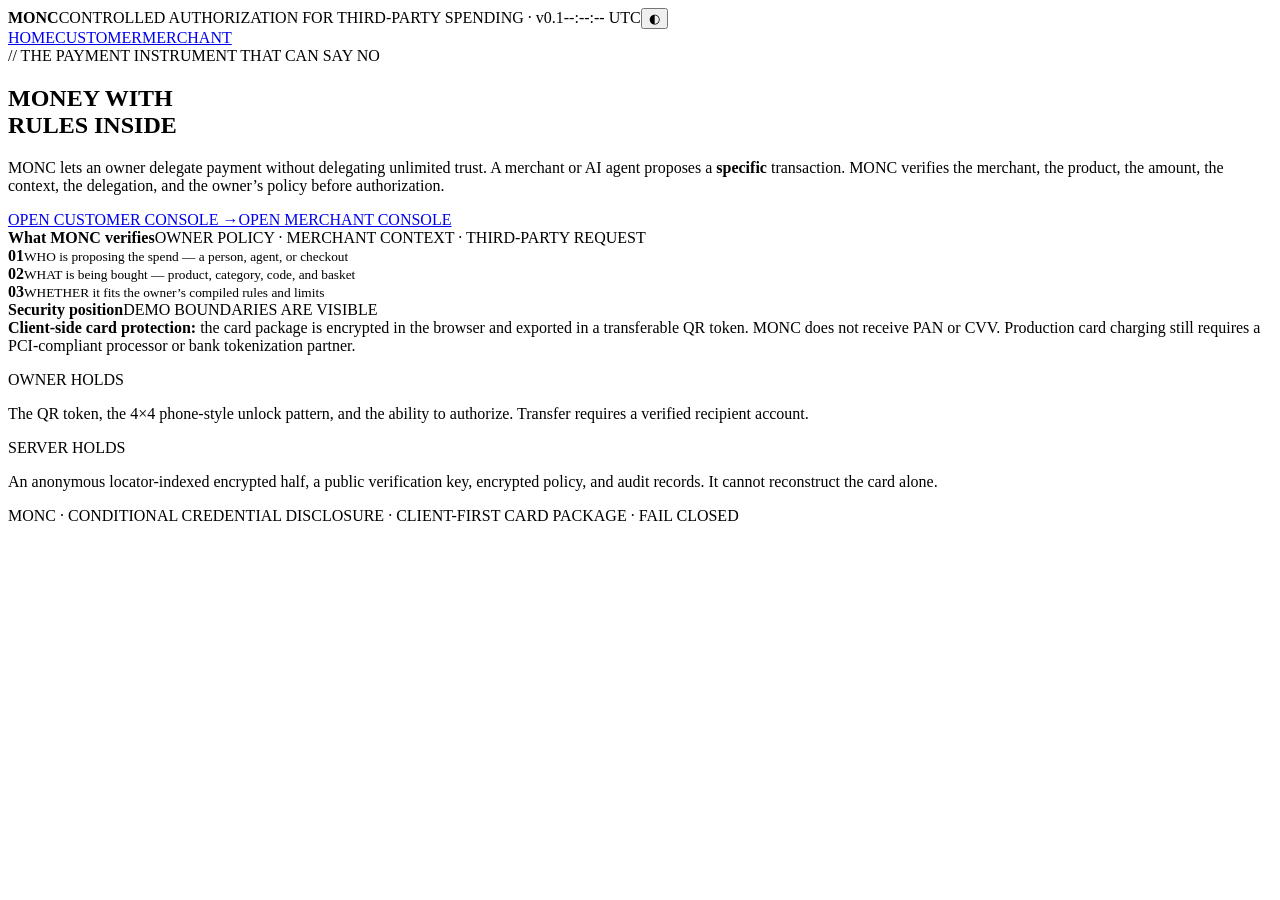
==== app/templates/index.html @ e2377d64 "Initial commit: MONC payment gateway (frontend, auth, theme, Wema adapter, lifecycle fixes)" ====
<!doctype html><html lang="en"><head><meta charset="utf-8"><meta name="viewport" content="width=device-width,initial-scale=1"><title>MONC · controlled authorization</title><link rel="preconnect" href="https://fonts.googleapis.com"><link href="https://fonts.googleapis.com/css2?family=Barlow+Condensed:wght@400;500;600&family=IBM+Plex+Mono:wght@400;500;700&display=swap" rel="stylesheet"><link rel="stylesheet" href="/static/app.css"></head><body><main class="wrap"><header class="topbar"><b class="brand">MONC</b><span class="descriptor">CONTROLLED AUTHORIZATION FOR THIRD-PARTY SPENDING · v0.1</span><span class="grow"></span><span class="clock">--:--:-- UTC</span><button class="iconbtn theme" type="button">◐</button></header><nav class="nav"><a class="active" href="/">HOME</a><a href="/app">CUSTOMER</a><a href="/merchant">MERCHANT</a></nav><section class="hero"><div class="eyebrow">// THE PAYMENT INSTRUMENT THAT CAN SAY NO</div><h1>MONEY WITH<br>RULES INSIDE</h1><p>MONC lets an owner delegate payment without delegating unlimited trust. A merchant or AI agent proposes a <b>specific</b> transaction. MONC verifies the merchant, the product, the amount, the context, the delegation, and the owner’s policy before authorization.</p><div class="actions"><a class="btn primary" href="/app">OPEN CUSTOMER CONSOLE →</a><a class="btn" href="/merchant">OPEN MERCHANT CONSOLE</a></div></section><section class="panel"><div class="ph"><b>What MONC verifies</b><span>OWNER POLICY · MERCHANT CONTEXT · THIRD-PARTY REQUEST</span></div><div class="grid g3"><div class="stat"><strong>01</strong><small>WHO is proposing the spend — a person, agent, or checkout</small></div><div class="stat"><strong>02</strong><small>WHAT is being bought — product, category, code, and basket</small></div><div class="stat"><strong>03</strong><small>WHETHER it fits the owner’s compiled rules and limits</small></div></div></section><section class="panel"><div class="ph"><b>Security position</b><span>DEMO BOUNDARIES ARE VISIBLE</span></div><div class="pb"><div class="notice"><b>Client-side card protection:</b> the card package is encrypted in the browser and exported in a transferable QR token. MONC does not receive PAN or CVV. Production card charging still requires a PCI-compliant processor or bank tokenization partner.</div><div class="grid g2" style="margin-top:16px"><div><div class="eyebrow">OWNER HOLDS</div><p class="hint">The QR token, the 4×4 phone-style unlock pattern, and the ability to authorize. Transfer requires a verified recipient account.</p></div><div><div class="eyebrow">SERVER HOLDS</div><p class="hint">An anonymous locator-indexed encrypted half, a public verification key, encrypted policy, and audit records. It cannot reconstruct the card alone.</p></div></div></div></section><footer class="foot">MONC · CONDITIONAL CREDENTIAL DISCLOSURE · CLIENT-FIRST CARD PACKAGE · FAIL CLOSED</footer></main><div class="ticker"></div><script src="/static/app.js"></script></body></html>
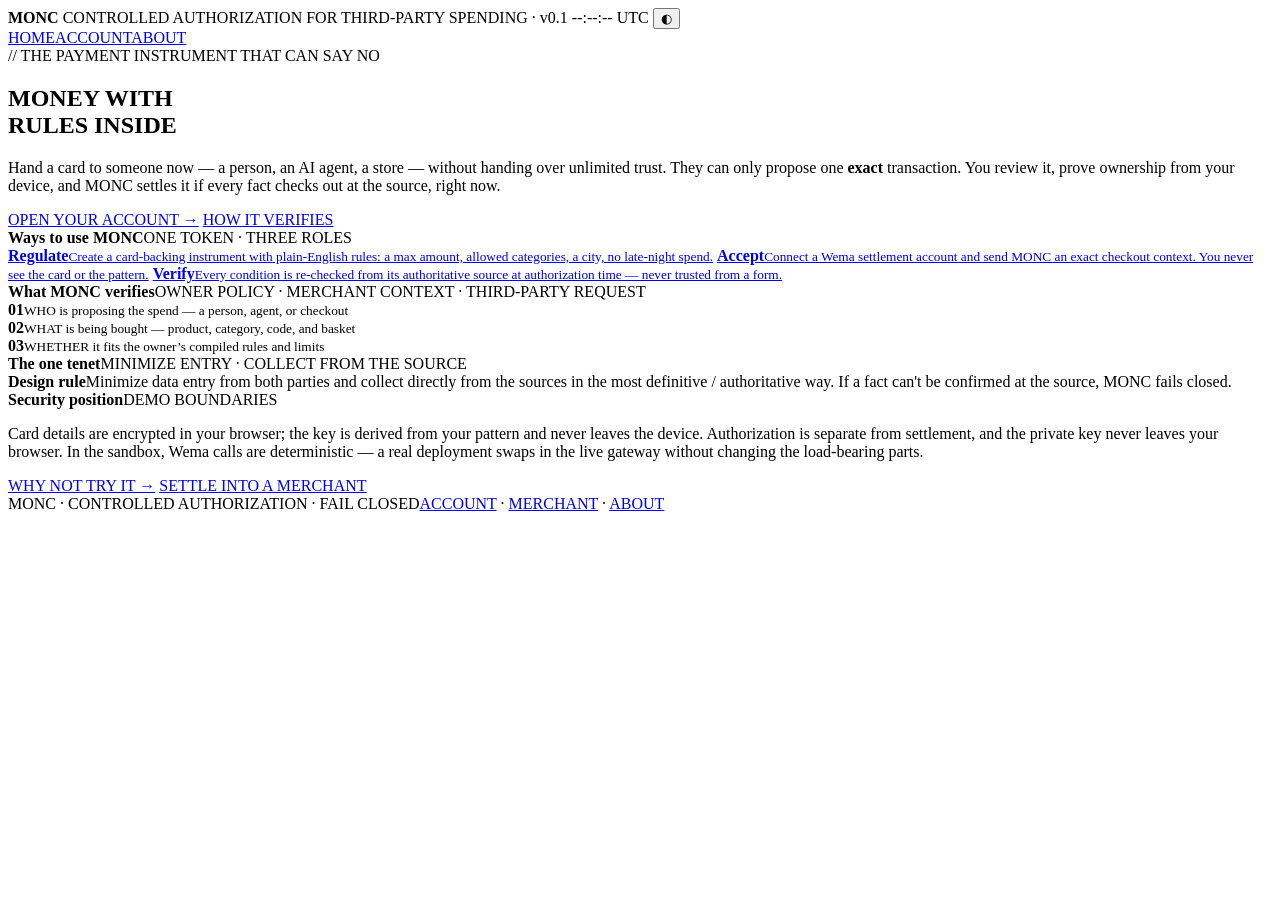
==== commit 98b9e70a: "UX redesign + live-verification harness - About page with tenet and live source map - Rewritten inde" ====
--- a/app/templates/index.html
+++ b/app/templates/index.html
@@ -1 +1,75 @@
-<!doctype html><html lang="en"><head><meta charset="utf-8"><meta name="viewport" content="width=device-width,initial-scale=1"><title>MONC · controlled authorization</title><link rel="preconnect" href="https://fonts.googleapis.com"><link href="https://fonts.googleapis.com/css2?family=Barlow+Condensed:wght@400;500;600&family=IBM+Plex+Mono:wght@400;500;700&display=swap" rel="stylesheet"><link rel="stylesheet" href="/static/app.css"></head><body><main class="wrap"><header class="topbar"><b class="brand">MONC</b><span class="descriptor">CONTROLLED AUTHORIZATION FOR THIRD-PARTY SPENDING · v0.1</span><span class="grow"></span><span class="clock">--:--:-- UTC</span><button class="iconbtn theme" type="button">◐</button></header><nav class="nav"><a class="active" href="/">HOME</a><a href="/app">CUSTOMER</a><a href="/merchant">MERCHANT</a></nav><section class="hero"><div class="eyebrow">// THE PAYMENT INSTRUMENT THAT CAN SAY NO</div><h1>MONEY WITH<br>RULES INSIDE</h1><p>MONC lets an owner delegate payment without delegating unlimited trust. A merchant or AI agent proposes a <b>specific</b> transaction. MONC verifies the merchant, the product, the amount, the context, the delegation, and the owner’s policy before authorization.</p><div class="actions"><a class="btn primary" href="/app">OPEN CUSTOMER CONSOLE →</a><a class="btn" href="/merchant">OPEN MERCHANT CONSOLE</a></div></section><section class="panel"><div class="ph"><b>What MONC verifies</b><span>OWNER POLICY · MERCHANT CONTEXT · THIRD-PARTY REQUEST</span></div><div class="grid g3"><div class="stat"><strong>01</strong><small>WHO is proposing the spend — a person, agent, or checkout</small></div><div class="stat"><strong>02</strong><small>WHAT is being bought — product, category, code, and basket</small></div><div class="stat"><strong>03</strong><small>WHETHER it fits the owner’s compiled rules and limits</small></div></div></section><section class="panel"><div class="ph"><b>Security position</b><span>DEMO BOUNDARIES ARE VISIBLE</span></div><div class="pb"><div class="notice"><b>Client-side card protection:</b> the card package is encrypted in the browser and exported in a transferable QR token. MONC does not receive PAN or CVV. Production card charging still requires a PCI-compliant processor or bank tokenization partner.</div><div class="grid g2" style="margin-top:16px"><div><div class="eyebrow">OWNER HOLDS</div><p class="hint">The QR token, the 4×4 phone-style unlock pattern, and the ability to authorize. Transfer requires a verified recipient account.</p></div><div><div class="eyebrow">SERVER HOLDS</div><p class="hint">An anonymous locator-indexed encrypted half, a public verification key, encrypted policy, and audit records. It cannot reconstruct the card alone.</p></div></div></div></section><footer class="foot">MONC · CONDITIONAL CREDENTIAL DISCLOSURE · CLIENT-FIRST CARD PACKAGE · FAIL CLOSED</footer></main><div class="ticker"></div><script src="/static/app.js"></script></body></html>
+<!doctype html>
+<html lang="en">
+<head>
+<meta charset="utf-8">
+<meta name="viewport" content="width=device-width,initial-scale=1">
+<title>MONC · money with rules inside</title>
+<link rel="preconnect" href="https://fonts.googleapis.com">
+<link href="https://fonts.googleapis.com/css2?family=Barlow+Condensed:wght@400;500;600&family=IBM+Plex+Mono:wght@400;500;700&display=swap" rel="stylesheet">
+<link rel="stylesheet" href="/static/app.css">
+<script>(function(){try{var t=localStorage.getItem('moncTheme');document.documentElement.dataset.theme=t==='light'?'light':'dark'}catch(e){document.documentElement.dataset.theme='dark'}})();</script>
+</head>
+<body>
+<main class="wrap">
+  <header class="topbar">
+    <b class="brand">MONC</b>
+    <span class="descriptor">CONTROLLED AUTHORIZATION FOR THIRD-PARTY SPENDING · v0.1</span>
+    <span class="grow"></span>
+    <span class="clock">--:--:-- UTC</span>
+    <button class="iconbtn theme" type="button" aria-label="Toggle light or dark theme">◐</button>
+  </header>
+  <nav class="nav">
+    <a class="active" href="/">HOME</a><a href="/app">ACCOUNT</a><a href="/about">ABOUT</a>
+  </nav>
+
+  <section class="hero">
+    <div class="eyebrow">// THE PAYMENT INSTRUMENT THAT CAN SAY NO</div>
+    <h1>MONEY WITH<br>RULES INSIDE</h1>
+    <p>Hand a card to someone now — a person, an AI agent, a store — without handing over unlimited trust. They can only propose one <b>exact</b> transaction. You review it, prove ownership from your device, and MONC settles it if every fact checks out at the source, right now.</p>
+    <div class="actions">
+      <a class="btn primary" href="/app">OPEN YOUR ACCOUNT →</a>
+      <a class="btn" href="/about">HOW IT VERIFIES</a>
+    </div>
+  </section>
+
+  <section class="panel">
+    <div class="ph"><b>Ways to use MONC</b><span>ONE TOKEN · THREE ROLES</span></div>
+    <div class="grid g3">
+      <a class="role" href="/app"><b>Regulate</b><small>Create a card-backing instrument with plain-English rules: a max amount, allowed categories, a city, no late-night spend.</small></a>
+      <a class="role" href="/merchant"><b>Accept</b><small>Connect a Wema settlement account and send MONC an exact checkout context. You never see the card or the pattern.</small></a>
+      <a class="role" href="/about"><b>Verify</b><small>Every condition is re-checked from its authoritative source at authorization time — never trusted from a form.</small></a>
+    </div>
+  </section>
+
+  <section class="panel">
+    <div class="ph"><b>What MONC verifies</b><span>OWNER POLICY · MERCHANT CONTEXT · THIRD-PARTY REQUEST</span></div>
+    <div class="grid g3">
+      <div class="stat"><strong>01</strong><small>WHO is proposing the spend — a person, agent, or checkout</small></div>
+      <div class="stat"><strong>02</strong><small>WHAT is being bought — product, category, code, and basket</small></div>
+      <div class="stat"><strong>03</strong><small>WHETHER it fits the owner’s compiled rules and limits</small></div>
+    </div>
+  </section>
+
+  <section class="panel">
+    <div class="ph"><b>The one tenet</b><span>MINIMIZE ENTRY · COLLECT FROM THE SOURCE</span></div>
+    <div class="pb">
+      <div class="callout warn"><b>Design rule</b>Minimize data entry from both parties and collect directly from the sources in the most definitive / authoritative way. If a fact can't be confirmed at the source, MONC fails closed.</div>
+    </div>
+  </section>
+
+  <section class="panel">
+    <div class="ph"><b>Security position</b><span>DEMO BOUNDARIES</span></div>
+    <div class="pb">
+      <p>Card details are encrypted in your browser; the key is derived from your pattern and never leaves the device. Authorization is separate from settlement, and the private key never leaves your browser. In the sandbox, Wema calls are deterministic — a real deployment swaps in the live gateway without changing the load-bearing parts.</p>
+      <div class="form-actions">
+        <a class="btn primary" href="/app">WHY NOT TRY IT →</a>
+        <a class="btn" href="/merchant">SETTLE INTO A MERCHANT</a>
+      </div>
+    </div>
+  </section>
+
+  <footer class="foot"><span>MONC · CONTROLLED AUTHORIZATION · FAIL CLOSED</span><span><a href="/app">ACCOUNT</a> · <a href="/merchant">MERCHANT</a> · <a href="/about">ABOUT</a></span></footer>
+</main>
+<script src="/static/app.js"></script>
+</body>
+</html>
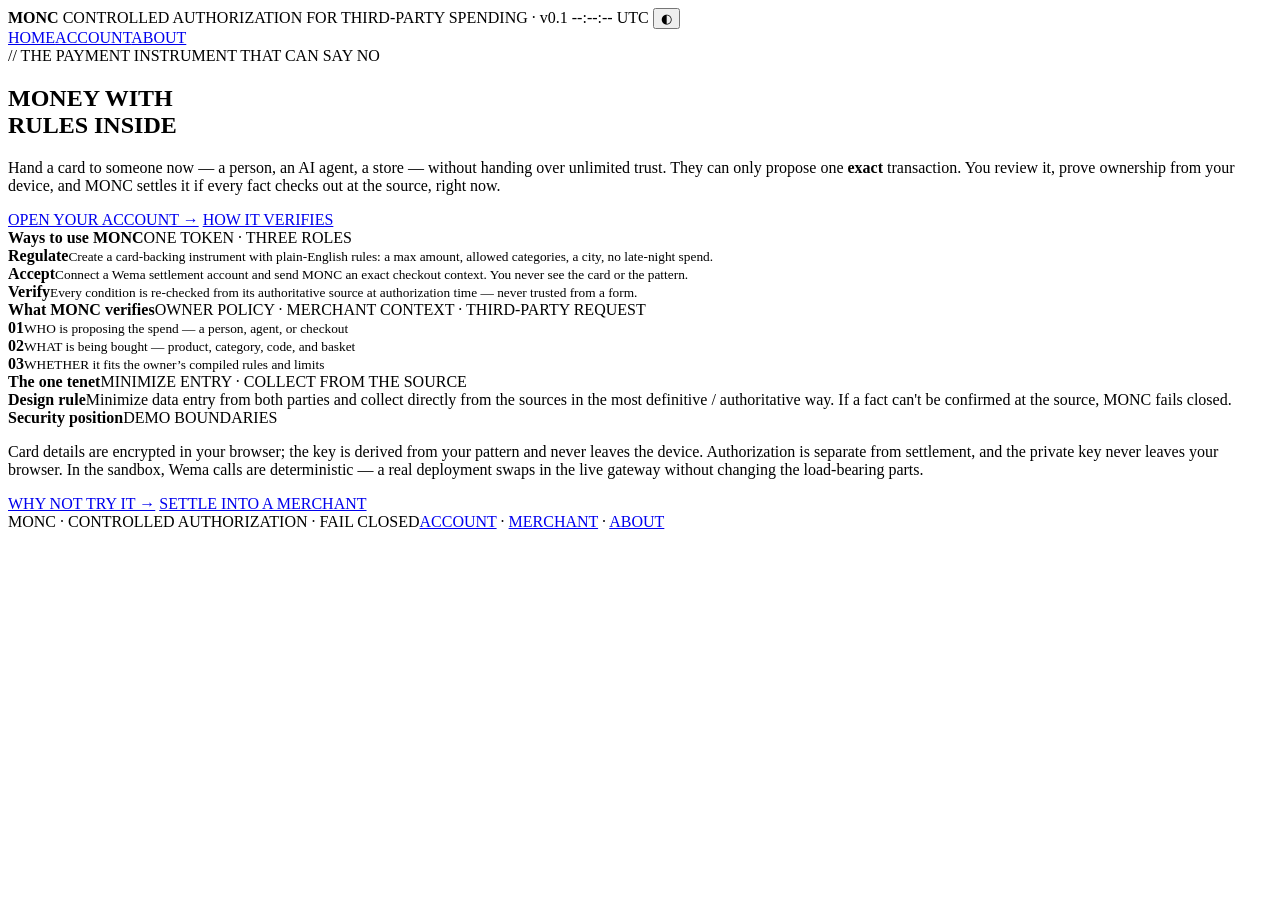
==== commit bf6989f6: "Fix console errors + auth forms + homepage links - customer/merchant: remove duplicate esc/api decla" ====
--- a/app/templates/index.html
+++ b/app/templates/index.html
@@ -35,9 +35,9 @@
   <section class="panel">
     <div class="ph"><b>Ways to use MONC</b><span>ONE TOKEN · THREE ROLES</span></div>
     <div class="grid g3">
-      <a class="role" href="/app"><b>Regulate</b><small>Create a card-backing instrument with plain-English rules: a max amount, allowed categories, a city, no late-night spend.</small></a>
-      <a class="role" href="/merchant"><b>Accept</b><small>Connect a Wema settlement account and send MONC an exact checkout context. You never see the card or the pattern.</small></a>
-      <a class="role" href="/about"><b>Verify</b><small>Every condition is re-checked from its authoritative source at authorization time — never trusted from a form.</small></a>
+      <div class="role"><b>Regulate</b><small>Create a card-backing instrument with plain-English rules: a max amount, allowed categories, a city, no late-night spend.</small></div>
+      <div class="role"><b>Accept</b><small>Connect a Wema settlement account and send MONC an exact checkout context. You never see the card or the pattern.</small></div>
+      <div class="role"><b>Verify</b><small>Every condition is re-checked from its authoritative source at authorization time — never trusted from a form.</small></div>
     </div>
   </section>
 
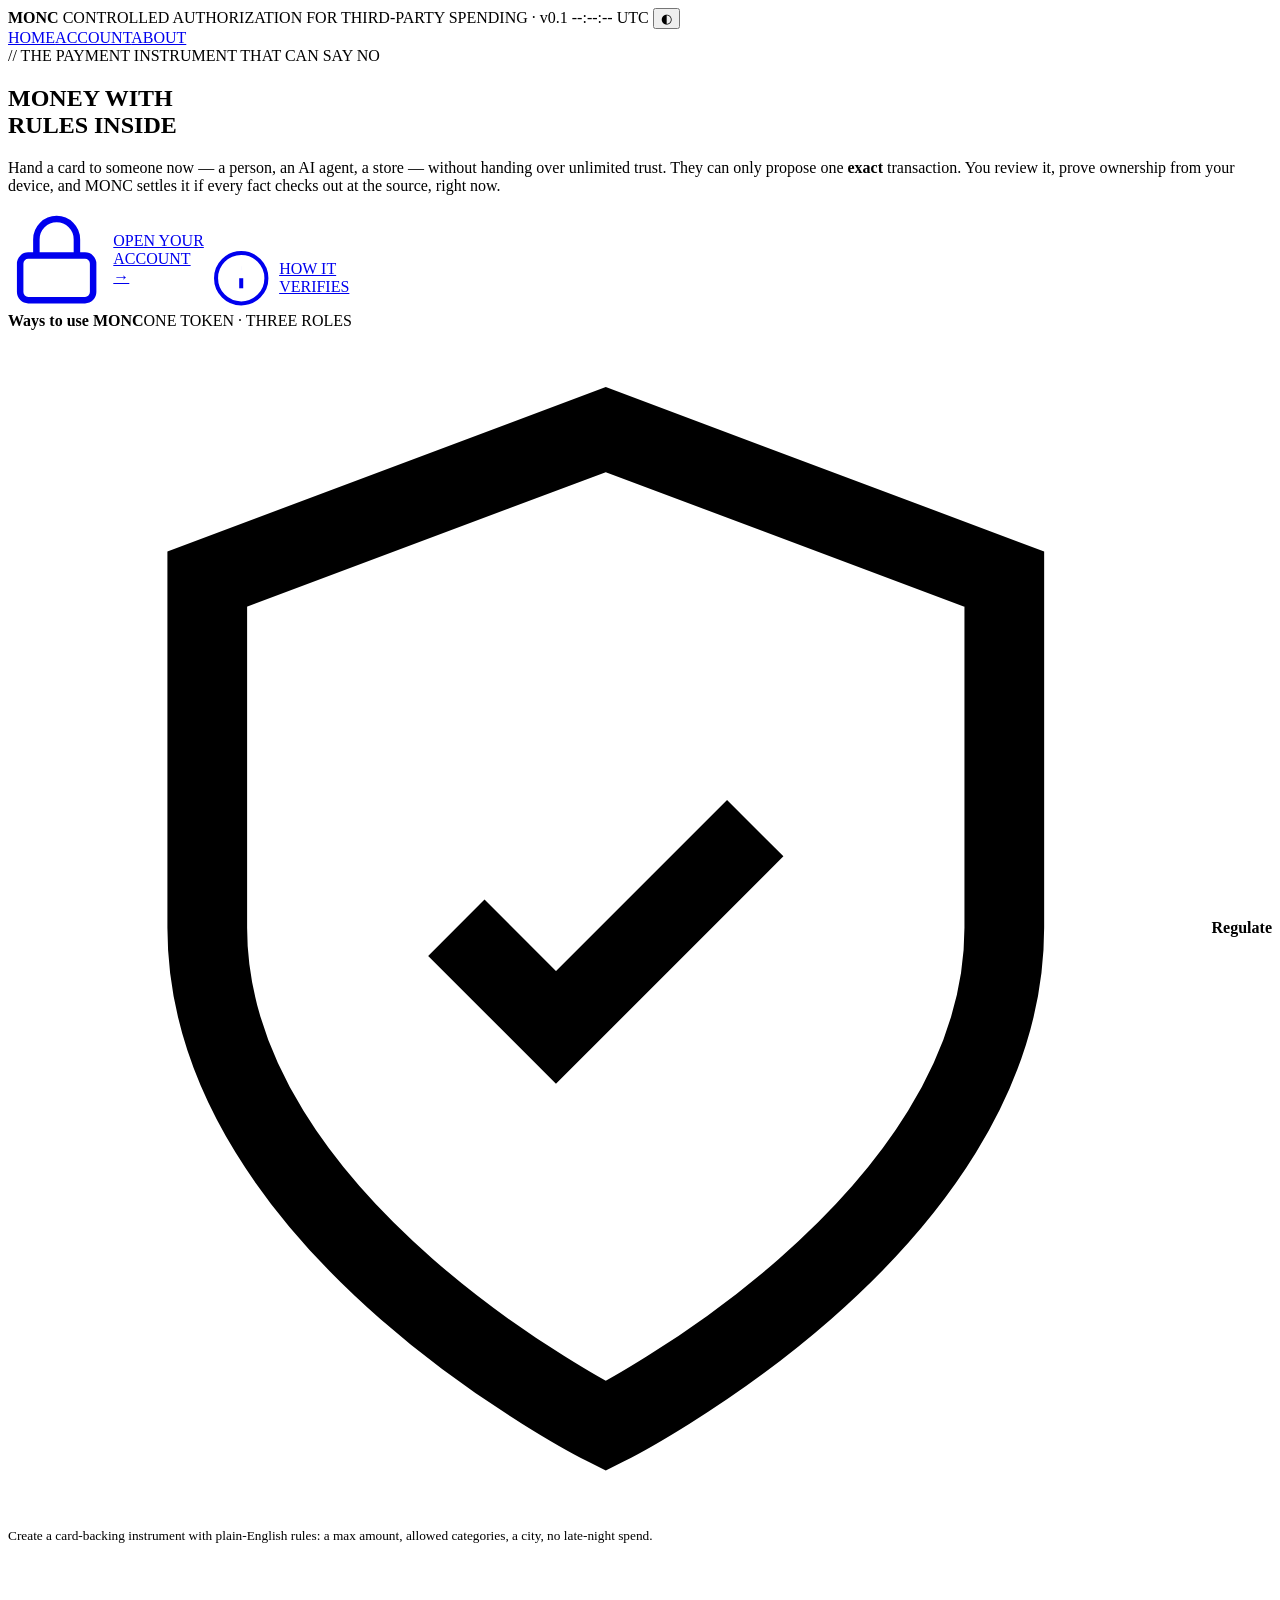
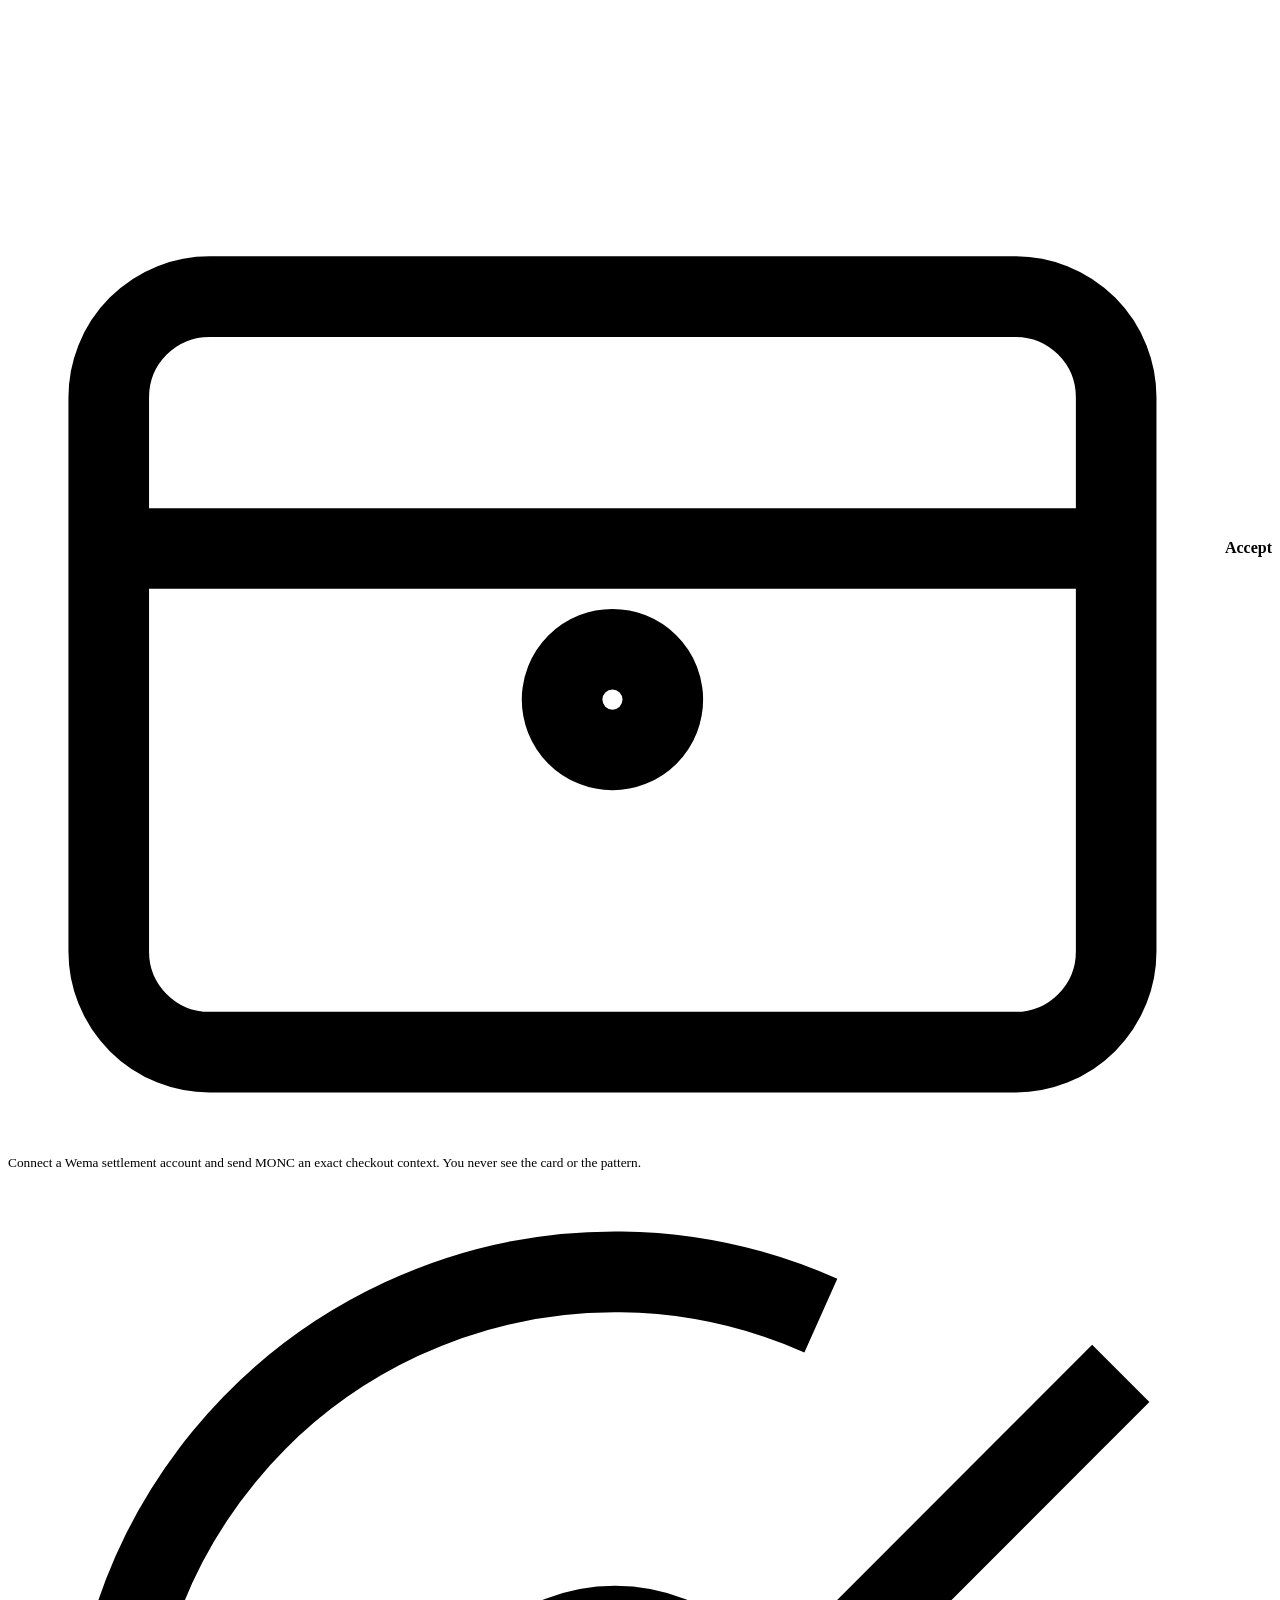
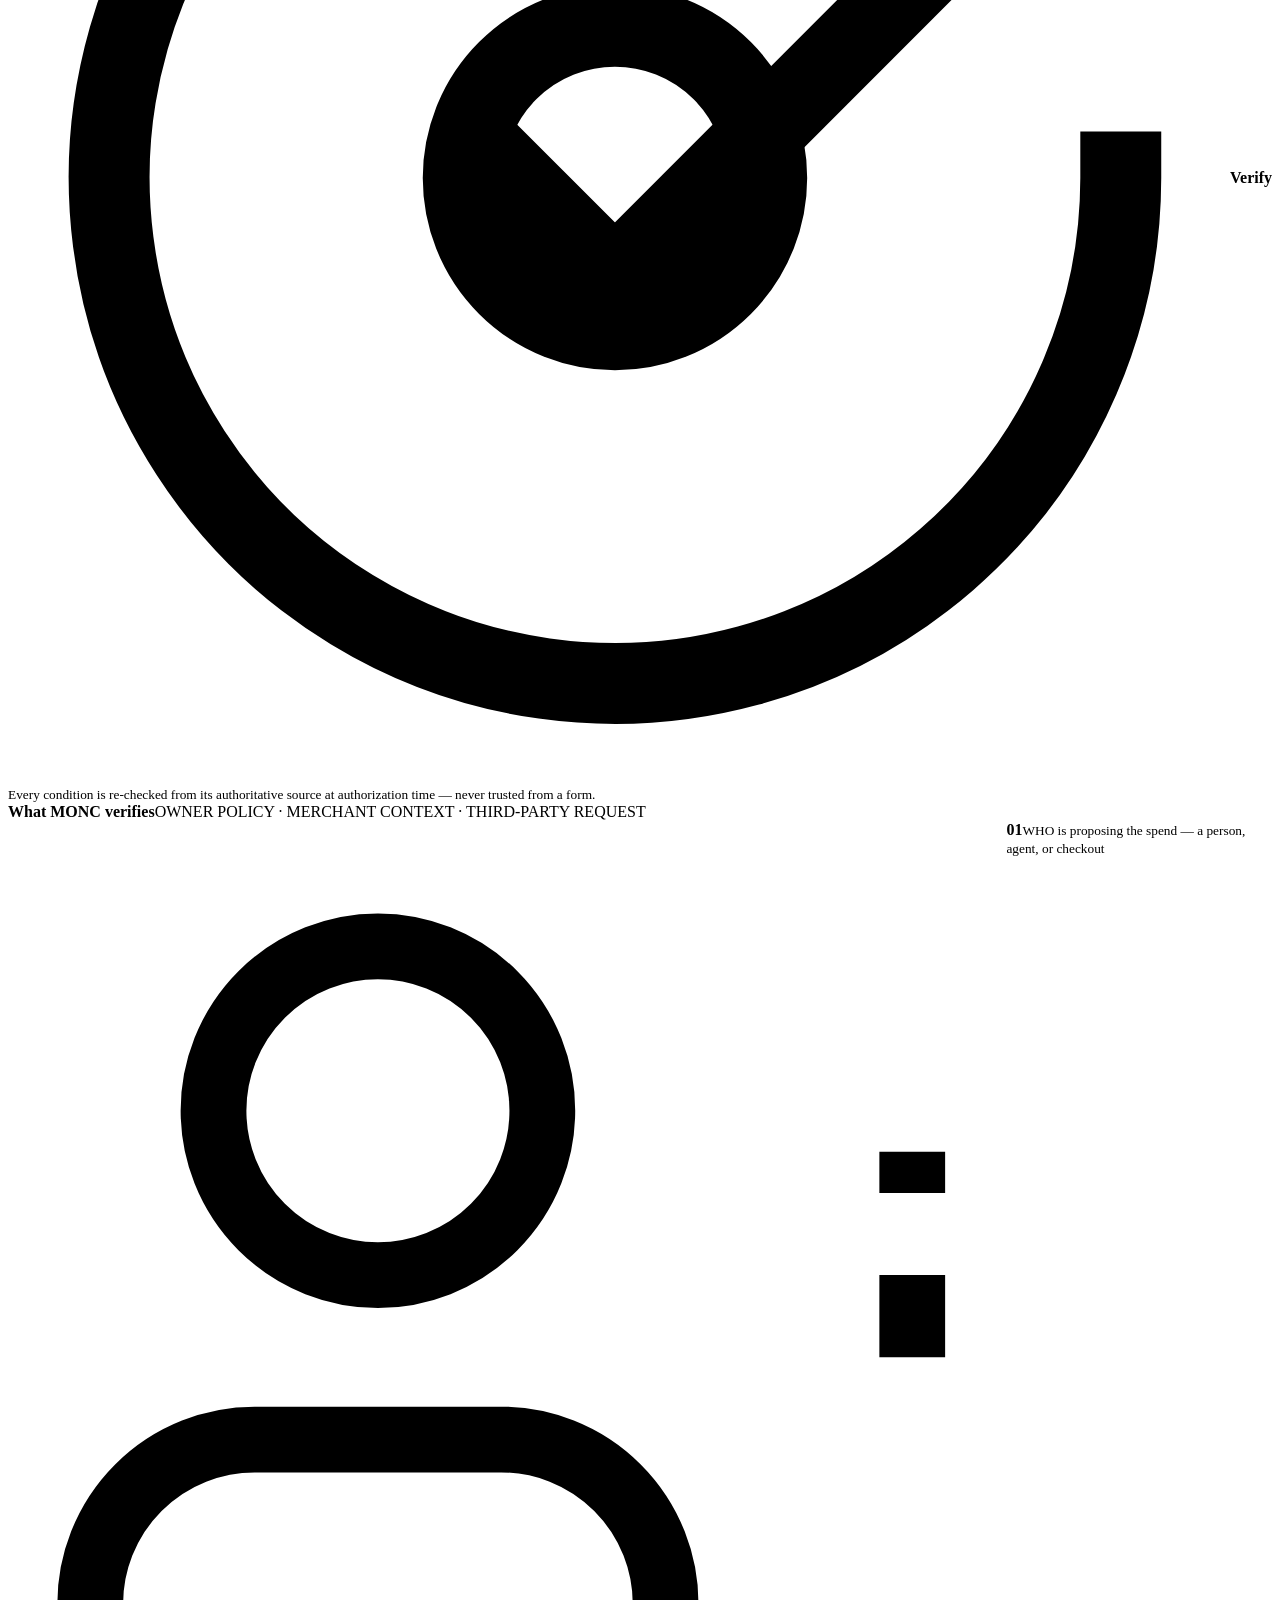
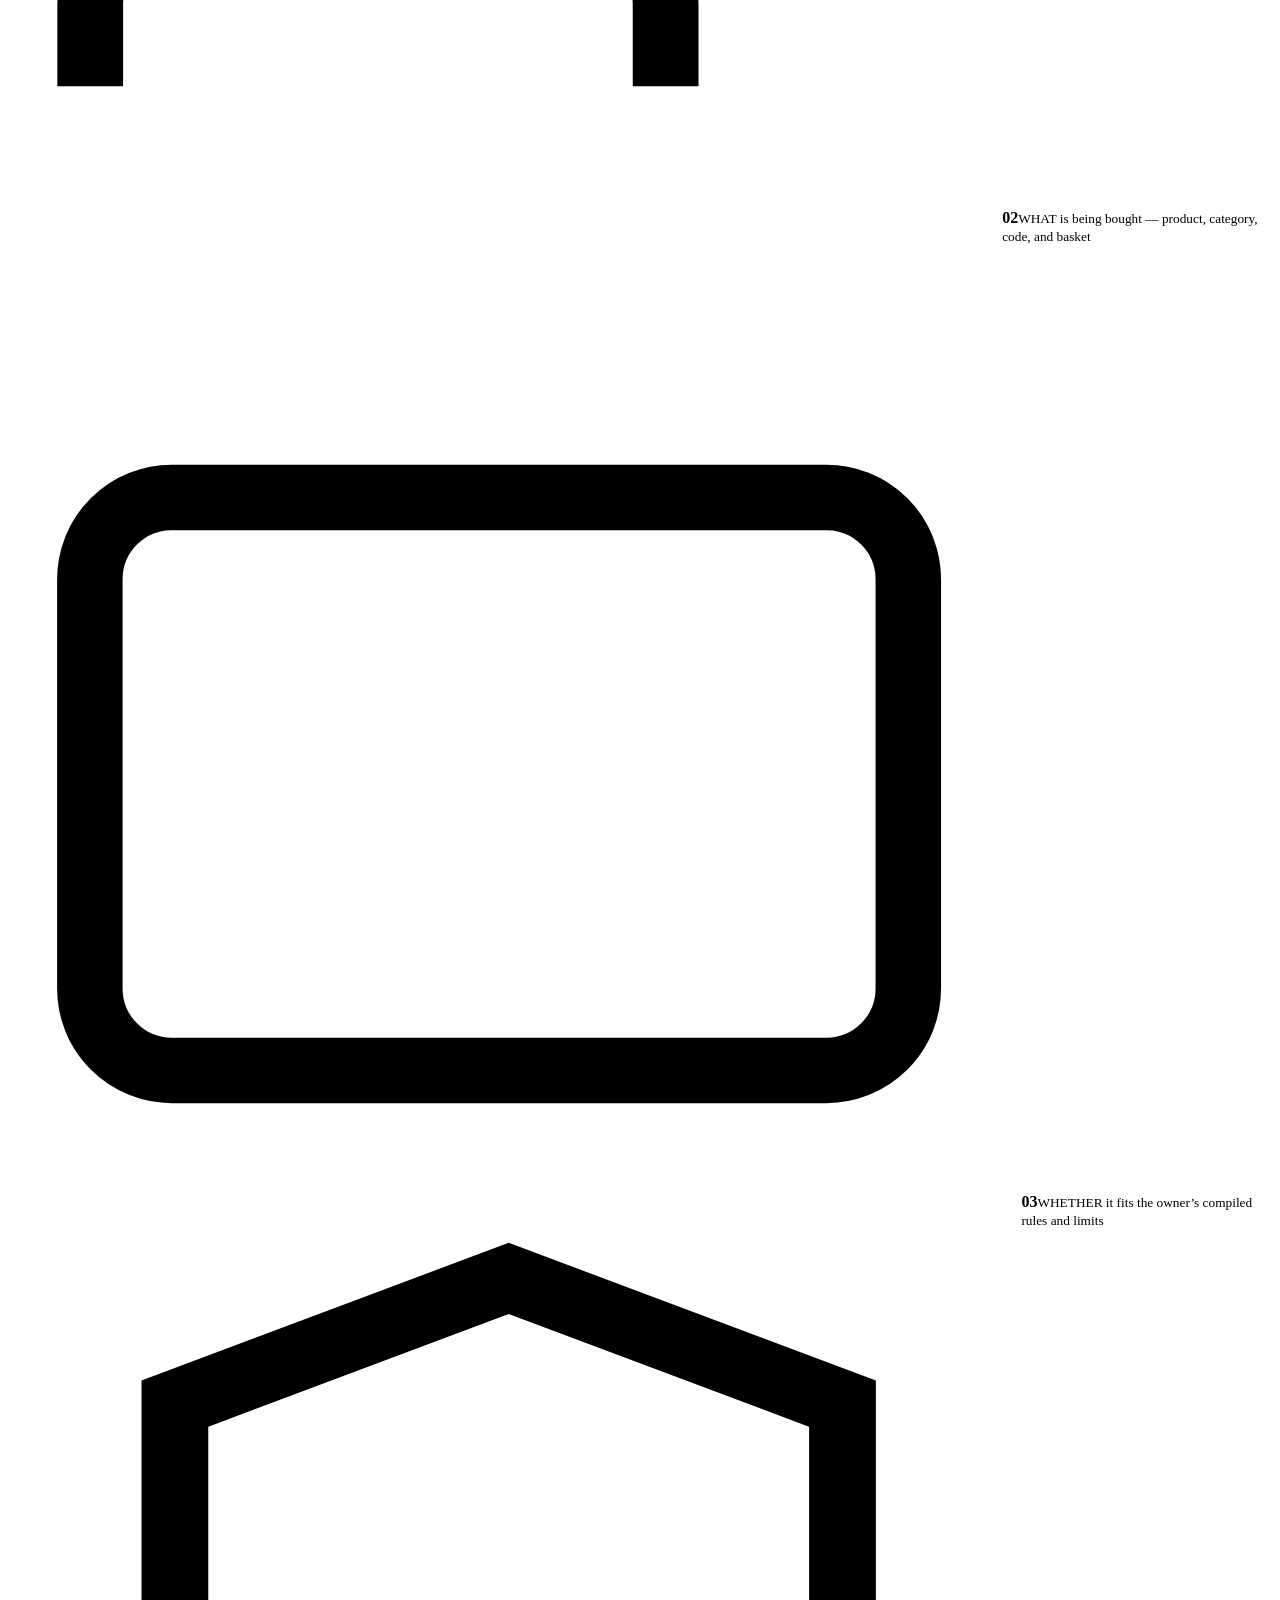
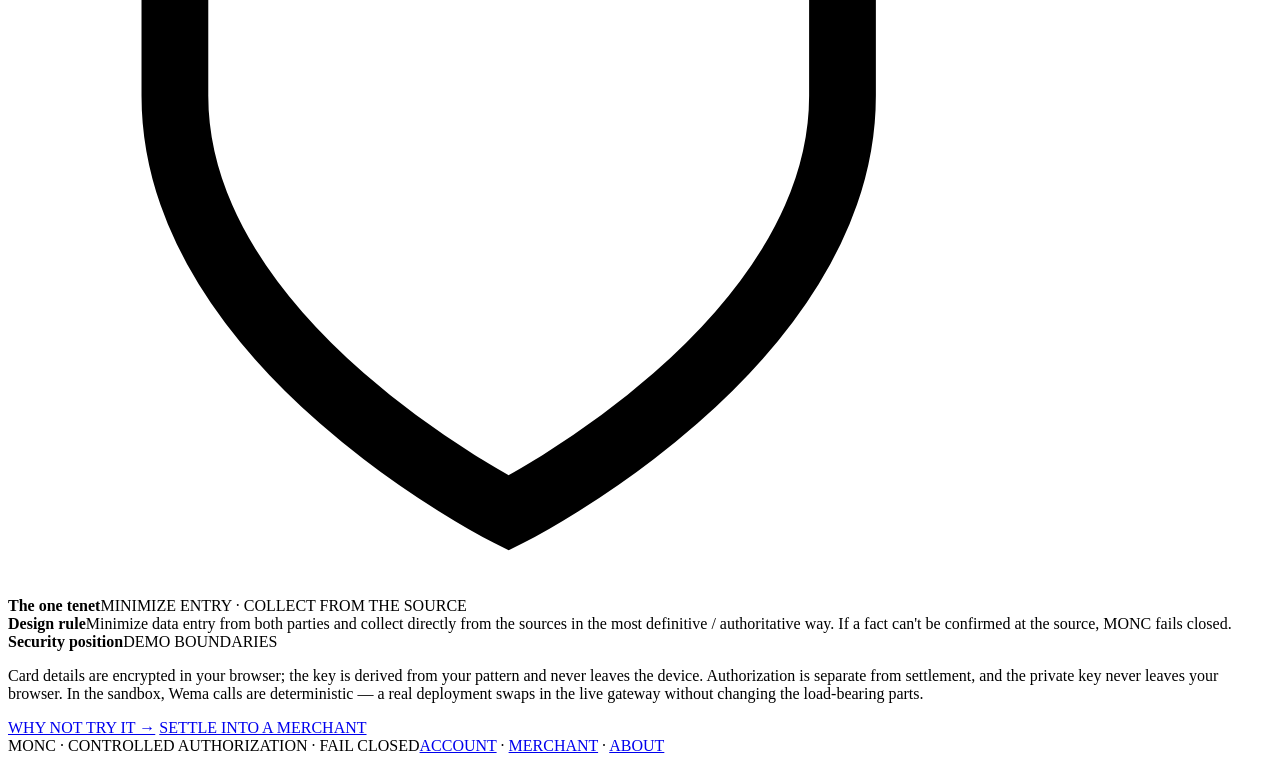
==== commit f42b1322: "UI polish + identity + token history + QR scan - Global: icons (inline SVG), animations (fadeIn/slid" ====
--- a/app/templates/index.html
+++ b/app/templates/index.html
@@ -22,31 +22,31 @@
     <a class="active" href="/">HOME</a><a href="/app">ACCOUNT</a><a href="/about">ABOUT</a>
   </nav>
 
-  <section class="hero">
+  <section class="hero animate-fadeIn">
     <div class="eyebrow">// THE PAYMENT INSTRUMENT THAT CAN SAY NO</div>
     <h1>MONEY WITH<br>RULES INSIDE</h1>
     <p>Hand a card to someone now — a person, an AI agent, a store — without handing over unlimited trust. They can only propose one <b>exact</b> transaction. You review it, prove ownership from your device, and MONC settles it if every fact checks out at the source, right now.</p>
     <div class="actions">
-      <a class="btn primary" href="/app">OPEN YOUR ACCOUNT →</a>
-      <a class="btn" href="/about">HOW IT VERIFIES</a>
+      <a class="btn primary" href="/app" style="display:inline-flex;align-items:center;gap:8px"><svg class="icon" viewBox="0 0 24 24" fill="none" stroke="currentColor" stroke-width="1.6"><rect x="3" y="11" width="18" height="11" rx="2"/><path d="M7 11V7a5 5 0 0 1 10 0v4"/></svg> OPEN YOUR ACCOUNT →</a>
+      <a class="btn" href="/about" style="display:inline-flex;align-items:center;gap:8px"><svg class="icon" viewBox="0 0 24 24" fill="none" stroke="currentColor" stroke-width="1.6"><circle cx="12" cy="12" r="10"/><path d="M12 16v-4"/><path d="M12 8h.01"/></svg> HOW IT VERIFIES</a>
     </div>
   </section>
 
-  <section class="panel">
+  <section class="panel animate-slideUp">
     <div class="ph"><b>Ways to use MONC</b><span>ONE TOKEN · THREE ROLES</span></div>
     <div class="grid g3">
-      <div class="role"><b>Regulate</b><small>Create a card-backing instrument with plain-English rules: a max amount, allowed categories, a city, no late-night spend.</small></div>
-      <div class="role"><b>Accept</b><small>Connect a Wema settlement account and send MONC an exact checkout context. You never see the card or the pattern.</small></div>
-      <div class="role"><b>Verify</b><small>Every condition is re-checked from its authoritative source at authorization time — never trusted from a form.</small></div>
+      <div class="role"><b style="display:flex;align-items:center;gap:8px"><svg class="icon" viewBox="0 0 24 24" fill="none" stroke="currentColor" stroke-width="1.6"><path d="M12 22s8-4 8-10V5l-8-3-8 3v7c0 6 8 10 8 10z"/><path d="M9 12l2 2 4-4"/></svg> Regulate</b><small>Create a card-backing instrument with plain-English rules: a max amount, allowed categories, a city, no late-night spend.</small></div>
+      <div class="role"><b style="display:flex;align-items:center;gap:8px"><svg class="icon" viewBox="0 0 24 24" fill="none" stroke="currentColor" stroke-width="1.6"><rect x="2" y="7" width="20" height="15" rx="2"/><line x1="2" y1="12" x2="22" y2="12"/><circle cx="12" cy="15" r="1"/></svg> Accept</b><small>Connect a Wema settlement account and send MONC an exact checkout context. You never see the card or the pattern.</small></div>
+      <div class="role"><b style="display:flex;align-items:center;gap:8px"><svg class="icon" viewBox="0 0 24 24" fill="none" stroke="currentColor" stroke-width="1.6"><path d="M22 11.08V12a10 10 0 1 1-5.93-9.14"/><polyline points="22 4 12 14.01 9 11.01"/><circle cx="12" cy="12" r="3"/></svg> Verify</b><small>Every condition is re-checked from its authoritative source at authorization time — never trusted from a form.</small></div>
     </div>
   </section>
 
-  <section class="panel">
+  <section class="panel animate-slideUp">
     <div class="ph"><b>What MONC verifies</b><span>OWNER POLICY · MERCHANT CONTEXT · THIRD-PARTY REQUEST</span></div>
     <div class="grid g3">
-      <div class="stat"><strong>01</strong><small>WHO is proposing the spend — a person, agent, or checkout</small></div>
-      <div class="stat"><strong>02</strong><small>WHAT is being bought — product, category, code, and basket</small></div>
-      <div class="stat"><strong>03</strong><small>WHETHER it fits the owner’s compiled rules and limits</small></div>
+      <div class="stat" style="display:flex;gap:12px;align-items:flex-start"><svg class="icon" style="margin-top:2px" viewBox="0 0 24 24" fill="none" stroke="currentColor" stroke-width="1.6"><path d="M16 21v-2a4 4 0 0 0-4-4H6a4 4 0 0 0-4 4v2"/><circle cx="9" cy="7" r="4"/><path d="M22 11v2"/><path d="M22 8v1"/></svg><div><strong>01</strong><small>WHO is proposing the spend — a person, agent, or checkout</small></div></div>
+      <div class="stat" style="display:flex;gap:12px;align-items:flex-start"><svg class="icon" style="margin-top:2px" viewBox="0 0 24 24" fill="none" stroke="currentColor" stroke-width="1.6"><rect x="2" y="7" width="20" height="14" rx="2"/><line x1="16" y1="11" x2="16" y2="11"/><line x1="12" y1="11" x2="12" y2="11"/><line x1="8" y1="11" x2="8" y2="11"/></svg><div><strong>02</strong><small>WHAT is being bought — product, category, code, and basket</small></div></div>
+      <div class="stat" style="display:flex;gap:12px;align-items:flex-start"><svg class="icon" style="margin-top:2px" viewBox="0 0 24 24" fill="none" stroke="currentColor" stroke-width="1.6"><path d="M12 22s8-4 8-10V5l-8-3-8 3v7c0 6 8 10 8 10z"/></svg><div><strong>03</strong><small>WHETHER it fits the owner’s compiled rules and limits</small></div></div>
     </div>
   </section>
 
